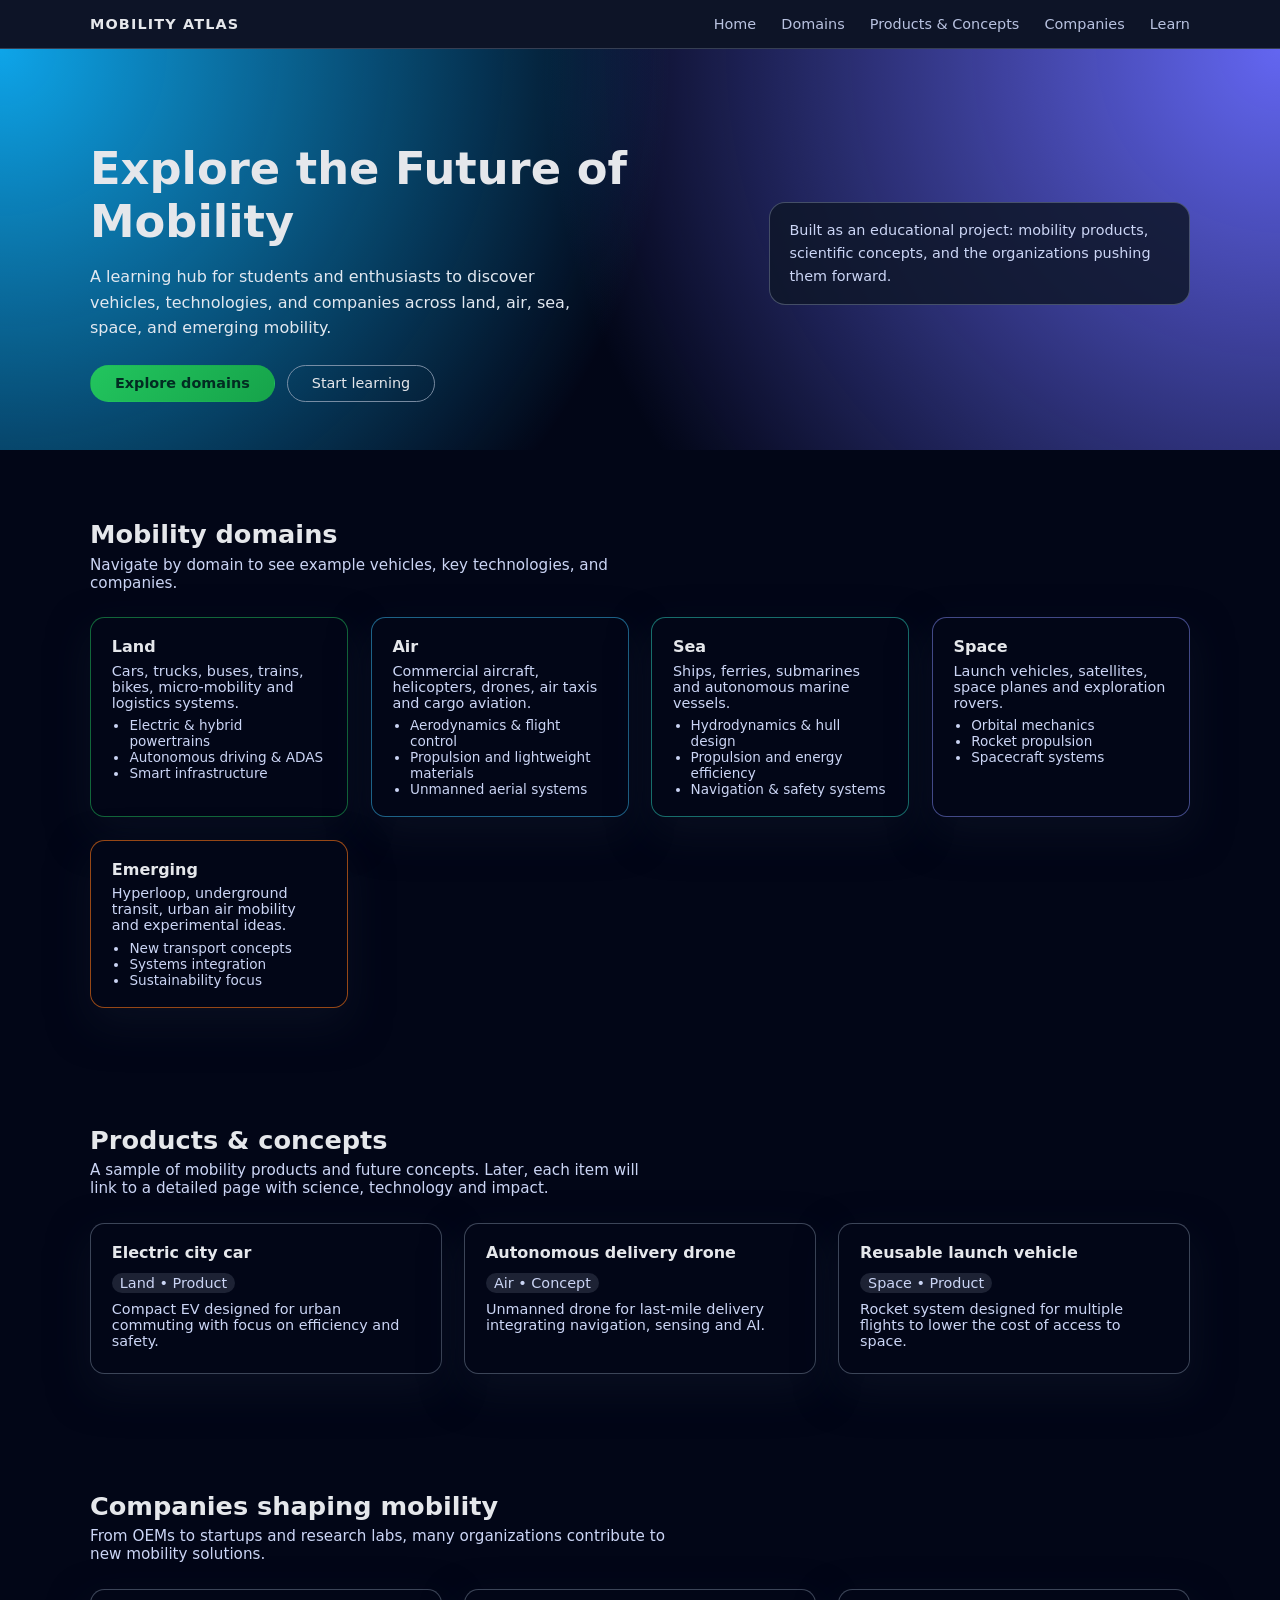
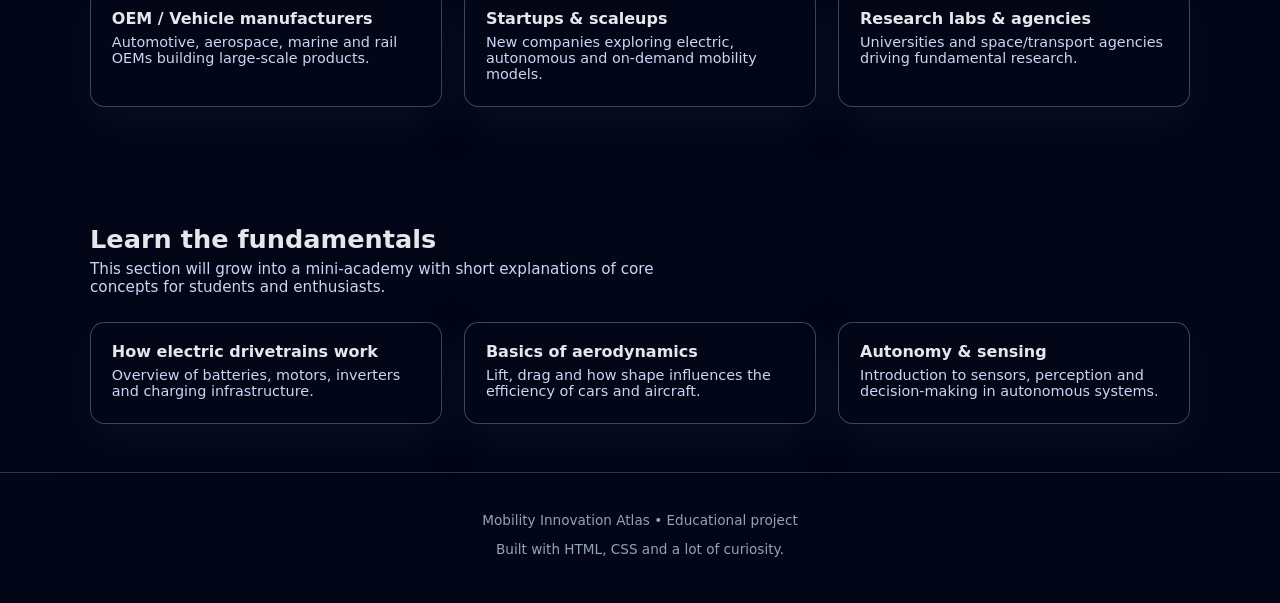
==== index.html @ 2e304bbe "Initial mobility homepage" ====
<!DOCTYPE html>
<html lang="en">
<head>
  <meta charset="UTF-8">
  <title>Mobility Innovation Atlas</title>
  <meta name="viewport" content="width=device-width, initial-scale=1.0">
  <link rel="stylesheet" href="assets/css/styles.css">
</head>
<body>
  <header class="site-header">
    <div class="container header-inner">
      <div class="logo">Mobility Atlas</div>
      <nav class="main-nav">
        <a href="index.html">Home</a>
        <a href="#domains">Domains</a>
        <a href="#products">Products &amp; Concepts</a>
        <a href="#companies">Companies</a>
        <a href="#learn">Learn</a>
      </nav>
    </div>
  </header>

  <main>
    <!-- Hero -->
    <section class="hero">
      <div class="container hero-inner">
        <div class="hero-text">
          <h1>Explore the Future of Mobility</h1>
          <p>
            A learning hub for students and enthusiasts to discover vehicles, technologies,
            and companies across land, air, sea, space, and emerging mobility.
          </p>
          <div class="hero-actions">
            <a href="#domains" class="btn primary">Explore domains</a>
            <a href="#learn" class="btn secondary">Start learning</a>
          </div>
        </div>
        <div class="hero-aside">
          <p class="hero-note">
            Built as an educational project: mobility products, scientific concepts,
            and the organizations pushing them forward.
          </p>
        </div>
      </div>
    </section>

    <!-- Domains -->
    <section id="domains" class="section">
      <div class="container">
        <h2>Mobility domains</h2>
        <p class="section-intro">
          Navigate by domain to see example vehicles, key technologies, and companies.
        </p>
        <div class="grid domains-grid">
          <article class="card domain land">
            <h3>Land</h3>
            <p>Cars, trucks, buses, trains, bikes, micro‑mobility and logistics systems.</p>
            <ul>
              <li>Electric &amp; hybrid powertrains</li>
              <li>Autonomous driving &amp; ADAS</li>
              <li>Smart infrastructure</li>
            </ul>
          </article>
          <article class="card domain air">
            <h3>Air</h3>
            <p>Commercial aircraft, helicopters, drones, air taxis and cargo aviation.</p>
            <ul>
              <li>Aerodynamics &amp; flight control</li>
              <li>Propulsion and lightweight materials</li>
              <li>Unmanned aerial systems</li>
            </ul>
          </article>
          <article class="card domain sea">
            <h3>Sea</h3>
            <p>Ships, ferries, submarines and autonomous marine vessels.</p>
            <ul>
              <li>Hydrodynamics &amp; hull design</li>
              <li>Propulsion and energy efficiency</li>
              <li>Navigation &amp; safety systems</li>
            </ul>
          </article>
          <article class="card domain space">
            <h3>Space</h3>
            <p>Launch vehicles, satellites, space planes and exploration rovers.</p>
            <ul>
              <li>Orbital mechanics</li>
              <li>Rocket propulsion</li>
              <li>Spacecraft systems</li>
            </ul>
          </article>
          <article class="card domain emerging">
            <h3>Emerging</h3>
            <p>Hyperloop, underground transit, urban air mobility and experimental ideas.</p>
            <ul>
              <li>New transport concepts</li>
              <li>Systems integration</li>
              <li>Sustainability focus</li>
            </ul>
          </article>
        </div>
      </div>
    </section>

    <!-- Products & Concepts preview -->
    <section id="products" class="section alt">
      <div class="container">
        <h2>Products &amp; concepts</h2>
        <p class="section-intro">
          A sample of mobility products and future concepts. Later, each item will link
          to a detailed page with science, technology and impact.
        </p>
        <div class="grid cards-grid">
          <article class="card">
            <h3>Electric city car</h3>
            <p class="tag">Land • Product</p>
            <p>Compact EV designed for urban commuting with focus on efficiency and safety.</p>
          </article>
          <article class="card">
            <h3>Autonomous delivery drone</h3>
            <p class="tag">Air • Concept</p>
            <p>Unmanned drone for last‑mile delivery integrating navigation, sensing and AI.</p>
          </article>
          <article class="card">
            <h3>Reusable launch vehicle</h3>
            <p class="tag">Space • Product</p>
            <p>Rocket system designed for multiple flights to lower the cost of access to space.</p>
          </article>
        </div>
      </div>
    </section>

    <!-- Companies preview -->
    <section id="companies" class="section">
      <div class="container">
        <h2>Companies shaping mobility</h2>
        <p class="section-intro">
          From OEMs to startups and research labs, many organizations contribute to new
          mobility solutions.
        </p>
        <div class="grid cards-grid">
          <article class="card">
            <h3>OEM / Vehicle manufacturers</h3>
            <p>Automotive, aerospace, marine and rail OEMs building large‑scale products.</p>
          </article>
          <article class="card">
            <h3>Startups &amp; scaleups</h3>
            <p>New companies exploring electric, autonomous and on‑demand mobility models.</p>
          </article>
          <article class="card">
            <h3>Research labs &amp; agencies</h3>
            <p>Universities and space/transport agencies driving fundamental research.</p>
          </article>
        </div>
      </div>
    </section>

    <!-- Learn section -->
    <section id="learn" class="section alt">
      <div class="container">
        <h2>Learn the fundamentals</h2>
        <p class="section-intro">
          This section will grow into a mini‑academy with short explanations of core
          concepts for students and enthusiasts.
        </p>
        <div class="grid cards-grid">
          <article class="card">
            <h3>How electric drivetrains work</h3>
            <p>Overview of batteries, motors, inverters and charging infrastructure.</p>
          </article>
          <article class="card">
            <h3>Basics of aerodynamics</h3>
            <p>Lift, drag and how shape influences the efficiency of cars and aircraft.</p>
          </article>
          <article class="card">
            <h3>Autonomy &amp; sensing</h3>
            <p>Introduction to sensors, perception and decision‑making in autonomous systems.</p>
          </article>
        </div>
      </div>
    </section>
  </main>

  <footer class="site-footer">
    <div class="container footer-inner">
      <p>Mobility Innovation Atlas • Educational project</p>
      <p>Built with HTML, CSS and a lot of curiosity.</p>
    </div>
  </footer>

  <script src="assets/js/main.js"></script>
</body>
</html>
---- assets/css/styles.css ----
/* Base layout */
*,
*::before,
*::after {
  box-sizing: border-box;
}

body {
  margin: 0;
  font-family: system-ui, -apple-system, BlinkMacSystemFont, "Segoe UI", sans-serif;
  color: #0f172a;
  background-color: #020617;
}

a {
  color: inherit;
  text-decoration: none;
}

img {
  max-width: 100%;
  display: block;
}

.container {
  width: min(1100px, 100% - 2rem);
  margin: 0 auto;
}

/* Header */
.site-header {
  position: sticky;
  top: 0;
  z-index: 10;
  background: rgba(15, 23, 42, 0.9);
  backdrop-filter: blur(12px);
  border-bottom: 1px solid rgba(148, 163, 184, 0.3);
}

.header-inner {
  display: flex;
  align-items: center;
  justify-content: space-between;
  padding: 0.9rem 0;
}

.logo {
  font-weight: 700;
  letter-spacing: 0.08em;
  text-transform: uppercase;
  font-size: 0.9rem;
  color: #e5e7eb;
}

.main-nav a {
  margin-left: 1.25rem;
  font-size: 0.9rem;
  color: #cbd5f5;
  opacity: 0.9;
}

.main-nav a:hover {
  opacity: 1;
  color: #f97316;
}

/* Hero */
.hero {
  padding: 3.5rem 0 3rem;
  background: radial-gradient(circle at top left, #0ea5e9 0, transparent 50%),
              radial-gradient(circle at top right, #6366f1 0, transparent 55%),
              #020617;
  color: #e5e7eb;
}

.hero-inner {
  display: grid;
  grid-template-columns: minmax(0, 2fr) minmax(0, 1.3fr);
  gap: 2rem;
  align-items: center;
}

.hero-text h1 {
  font-size: clamp(2.1rem, 3vw + 1rem, 2.8rem);
  margin-bottom: 0.75rem;
}

.hero-text p {
  max-width: 32rem;
  line-height: 1.6;
  color: #e2e8f0;
}

.hero-actions {
  margin-top: 1.5rem;
  display: flex;
  flex-wrap: wrap;
  gap: 0.75rem;
}

.btn {
  display: inline-flex;
  align-items: center;
  justify-content: center;
  border-radius: 999px;
  padding: 0.6rem 1.5rem;
  font-size: 0.9rem;
  border: 1px solid transparent;
  cursor: pointer;
  transition: background 0.15s ease, color 0.15s ease, border-color 0.15s ease;
}

.btn.primary {
  background: linear-gradient(135deg, #22c55e, #16a34a);
  color: #022c22;
  font-weight: 600;
}

.btn.primary:hover {
  background: linear-gradient(135deg, #4ade80, #22c55e);
}

.btn.secondary {
  background: transparent;
  color: #e5e7eb;
  border-color: rgba(148, 163, 184, 0.8);
}

.btn.secondary:hover {
  border-color: #f97316;
  color: #f97316;
}

.hero-aside {
  border-radius: 1rem;
  border: 1px solid rgba(148, 163, 184, 0.4);
  padding: 1rem 1.2rem;
  background: rgba(15, 23, 42, 0.85);
}

.hero-note {
  margin: 0;
  font-size: 0.9rem;
  line-height: 1.6;
  color: #cbd5f5;
}

/* Sections */
.section {
  padding: 3rem 0;
  background: #020617;
  color: #e5e7eb;
}

.section.alt {
  background: #020617;
}

.section h2 {
  font-size: 1.6rem;
  margin-bottom: 0.4rem;
}

.section-intro {
  margin: 0 0 1.6rem;
  max-width: 36rem;
  color: #cbd5f5;
  font-size: 0.95rem;
}

/* Grids & cards */
.grid {
  display: grid;
  gap: 1.4rem;
}

.domains-grid {
  grid-template-columns: repeat(auto-fit, minmax(210px, 1fr));
}

.cards-grid {
  grid-template-columns: repeat(auto-fit, minmax(230px, 1fr));
}

.card {
  border-radius: 0.9rem;
  padding: 1.2rem 1.3rem;
  background: #020617;
  border: 1px solid rgba(148, 163, 184, 0.4);
  box-shadow: 0 16px 40px rgba(15, 23, 42, 0.5);
}

.card h3 {
  margin-top: 0;
  margin-bottom: 0.4rem;
  font-size: 1rem;
}

.card p {
  margin: 0.25rem 0;
  font-size: 0.9rem;
  color: #cbd5f5;
}

.card ul {
  margin: 0.4rem 0 0;
  padding-left: 1.1rem;
  font-size: 0.85rem;
  color: #cbd5f5;
}

/* Domain accents */
.domain.land {
  border-color: rgba(34, 197, 94, 0.5);
}

.domain.air {
  border-color: rgba(56, 189, 248, 0.5);
}

.domain.sea {
  border-color: rgba(45, 212, 191, 0.5);
}

.domain.space {
  border-color: rgba(129, 140, 248, 0.5);
}

.domain.emerging {
  border-color: rgba(249, 115, 22, 0.6);
}

.tag {
  display: inline-flex;
  margin-bottom: 0.3rem;
  padding: 0.15rem 0.5rem;
  border-radius: 999px;
  background: rgba(148, 163, 184, 0.18);
  font-size: 0.75rem;
  color: #e5e7eb;
}

/* Footer */
.site-footer {
  border-top: 1px solid rgba(148, 163, 184, 0.3);
  background: #020617;
  color: #94a3b8;
}

.footer-inner {
  padding: 1.6rem 0 2rem;
  text-align: center;
  font-size: 0.85rem;
}

/* Responsive */
@media (max-width: 768px) {
  .hero-inner {
    grid-template-columns: 1fr;
  }

  .header-inner {
    flex-direction: column;
    align-items: flex-start;
    gap: 0.4rem;
  }

  .main-nav a {
    margin-left: 0;
    margin-right: 1rem;
  }
}
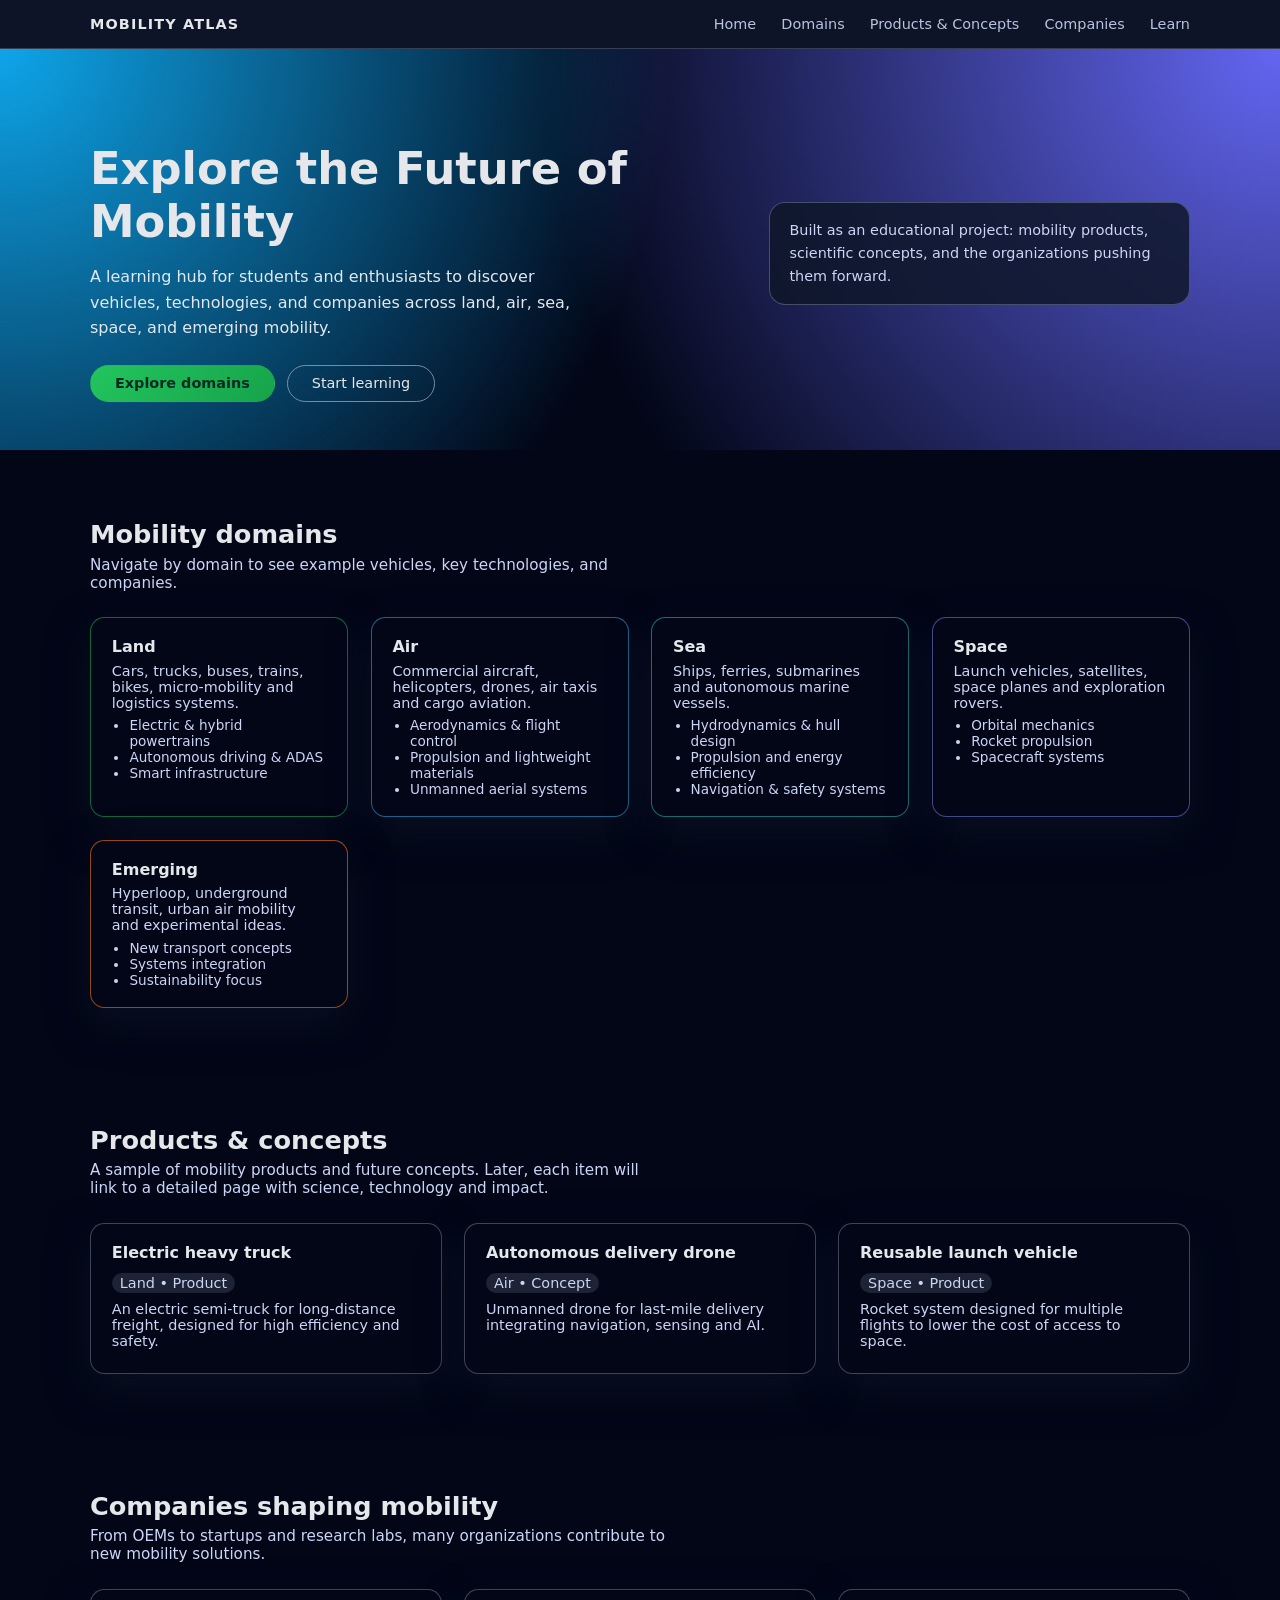
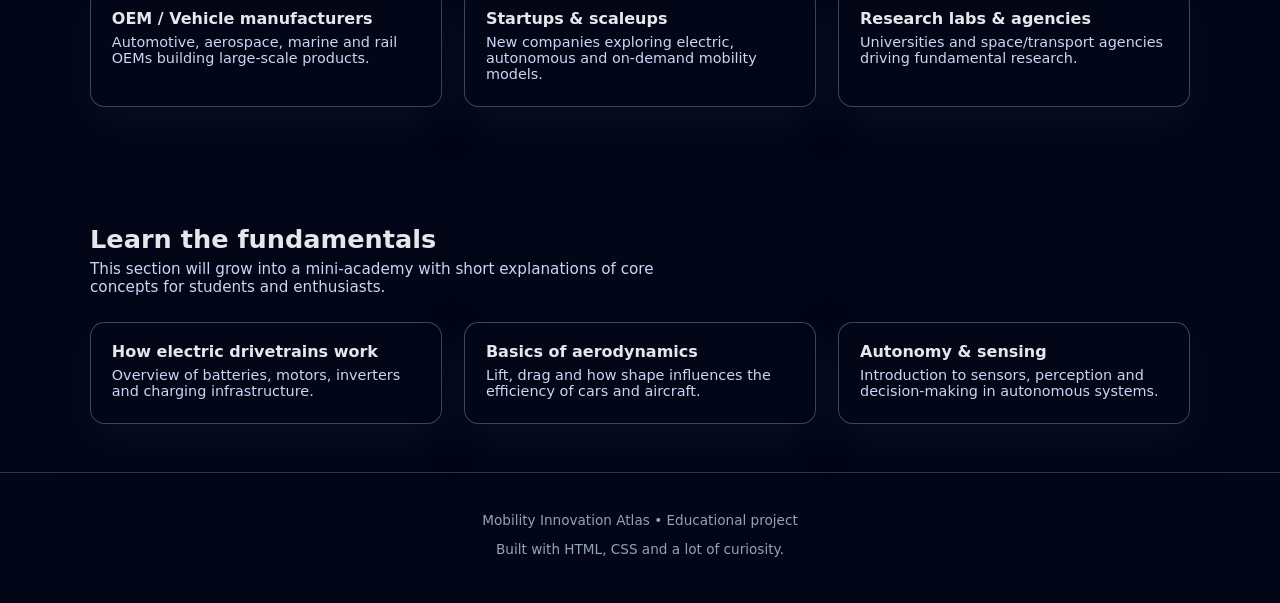
==== commit 0f8e8965: "Add Tesla Semi truck page" ====
--- a/index.html
+++ b/index.html
@@ -111,9 +111,9 @@
         </p>
         <div class="grid cards-grid">
           <article class="card">
-            <h3>Electric city car</h3>
+            <h3><a href="truck-semi.html">Electric heavy truck</a></h3>
             <p class="tag">Land • Product</p>
-            <p>Compact EV designed for urban commuting with focus on efficiency and safety.</p>
+            <p>An electric semi‑truck for long‑distance freight, designed for high efficiency and safety.</p>
           </article>
           <article class="card">
             <h3>Autonomous delivery drone</h3>
--- a/assets/css/styles.css
+++ b/assets/css/styles.css
@@ -252,6 +252,25 @@
   text-align: center;
   font-size: 0.85rem;
 }
+.video-wrapper {
+    position: relative;
+    padding-bottom: 56.25%;
+    height: 0;
+    overflow: hidden;
+    border-radius: 1rem;
+    border: 1px solid rgba(148, 163, 184, 0.4);
+    box-shadow: 0 16px 40px rgba(15, 23, 42, 0.6);
+    background: #020617;
+  }
+  
+  .video-wrapper iframe {
+    position: absolute;
+    top: 0;
+    left: 0;
+    width: 100%;
+    height: 100%;
+  }
+  
 
 /* Responsive */
 @media (max-width: 768px) {
